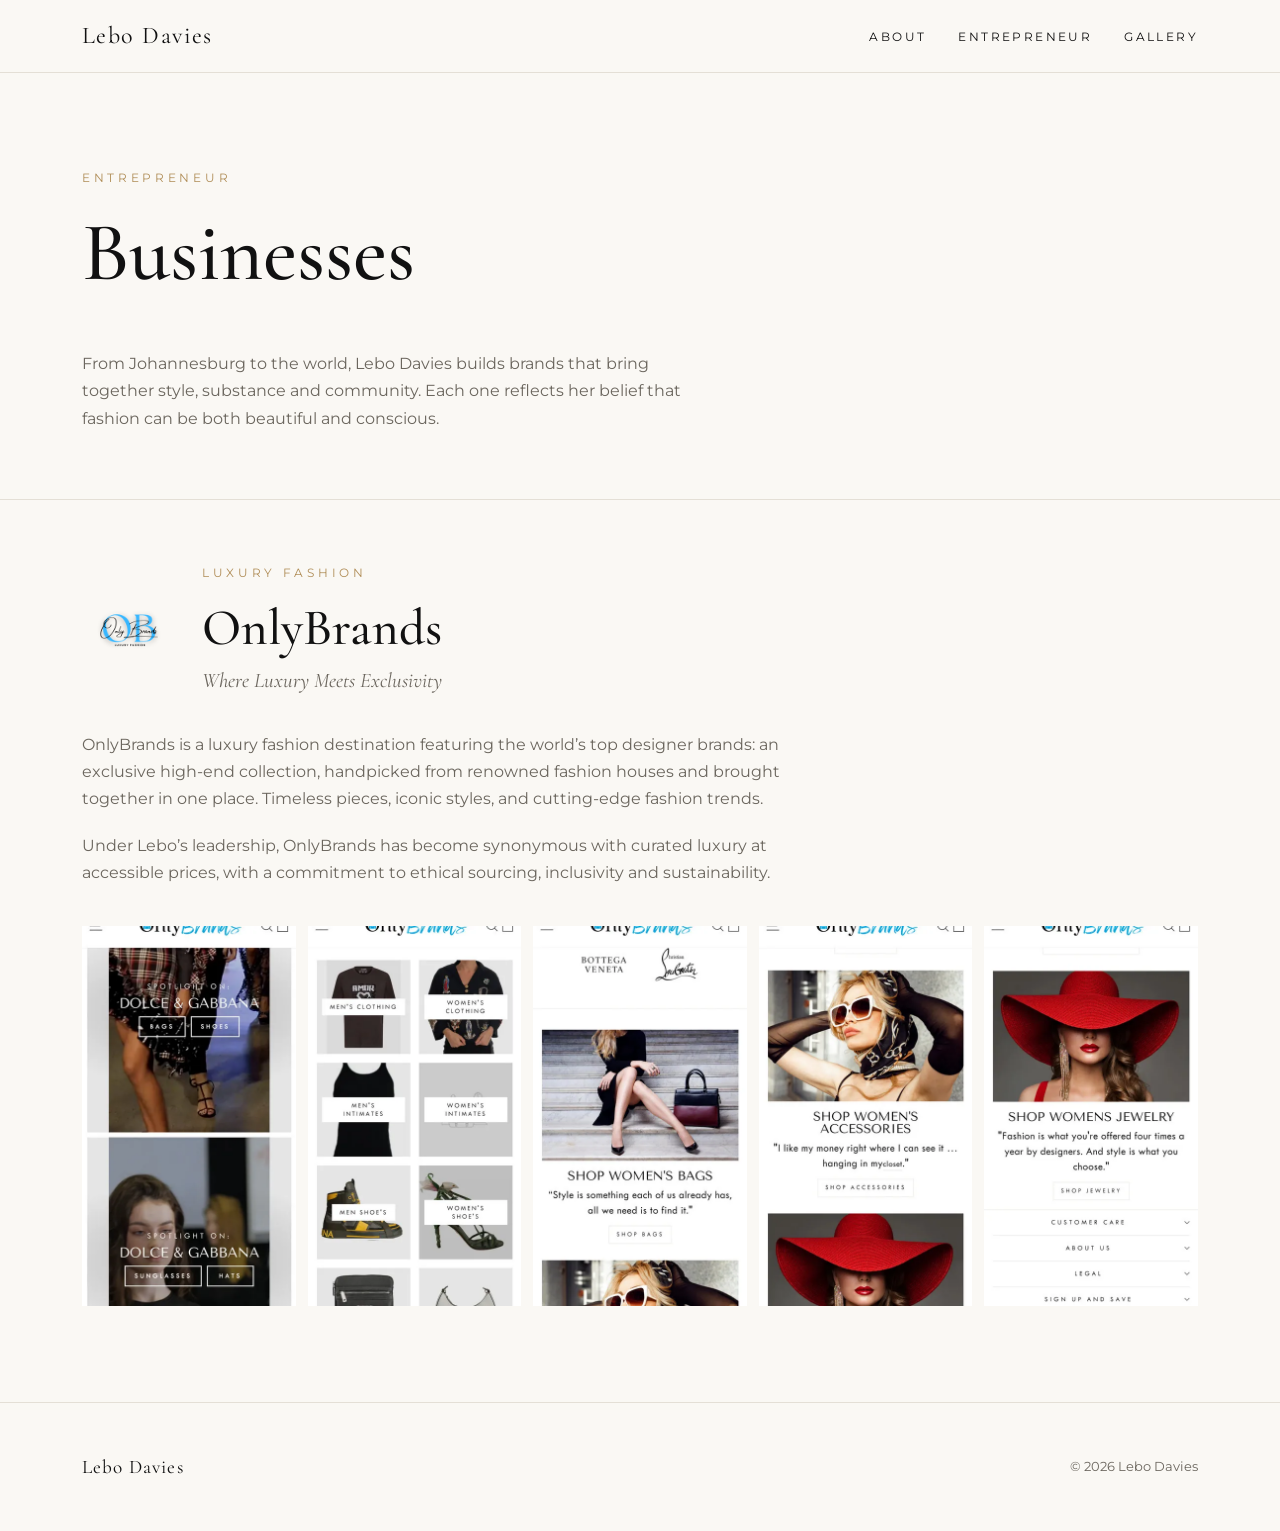
==== entrepreneur/index.html @ 45c8ca01 "Add Entrepreneur page for Lebo's businesses; refocus home on Lebo - New /entrepreneur/ page with Onl" ====
<!doctype html>
<html lang="en">
<head>
  <meta charset="utf-8">
  <meta name="viewport" content="width=device-width, initial-scale=1">
  <title>Businesses | Lebo Davies</title>
  <meta name="description" content="The businesses founded and led by Lebo Davies, including OnlyBrands, a luxury fashion destination featuring the world’s top designer brands.">
  <link rel="canonical" href="https://lebodavies.com/entrepreneur/">
  <meta property="og:type" content="website">
  <meta property="og:url" content="https://lebodavies.com/entrepreneur/">
  <meta property="og:title" content="Businesses | Lebo Davies">
  <meta property="og:description" content="The businesses founded and led by Lebo Davies, including OnlyBrands, a luxury fashion destination featuring the world’s top designer brands.">
  <meta property="og:image" content="https://lebodavies.com/assets/img/share.jpg">
  <meta name="twitter:card" content="summary_large_image">
  <script type="application/ld+json">{"@context": "https://schema.org", "@type": "Organization", "name": "OnlyBrands", "url": "https://lebodavies.com/entrepreneur/#onlybrands", "logo": "https://lebodavies.com/assets/img/onlybrands-logo.png", "description": "A luxury fashion destination featuring the world’s top designer brands.", "founder": {"@type": "Person", "name": "Lebo Davies", "url": "https://lebodavies.com/"}}</script>
  <link rel="icon" href="/assets/img/favicon.png">
  <link rel="apple-touch-icon" href="/assets/img/apple-touch-icon.png">
  <link rel="preconnect" href="https://fonts.googleapis.com">
  <link rel="preconnect" href="https://fonts.gstatic.com" crossorigin>
  <link rel="stylesheet" href="https://fonts.googleapis.com/css2?family=Cormorant+Garamond:wght@400;500&family=Montserrat:wght@400;500&display=swap">
  <link rel="stylesheet" href="/assets/css/style.css">
</head>
<body>
  <header class="site-header">
    <div class="wrap">
      <a class="brand" href="/">Lebo Davies</a>
      <button class="nav-toggle" aria-expanded="false" aria-controls="site-nav">Menu</button>
      <nav class="site-nav" id="site-nav">
        <ul>
          <li><a href="/#about">About</a></li>
          <li><a href="/entrepreneur/">Entrepreneur</a></li>
          <li><a href="/#gallery">Gallery</a></li>
        </ul>
      </nav>
    </div>
  </header>

  <main>
    <section class="page-intro">
      <div class="wrap">
        <p class="eyebrow">Entrepreneur</p>
        <h1>Businesses</h1>
        <div class="prose">
          <p>From Johannesburg to the world, Lebo Davies builds brands that bring together style, substance and community. Each one reflects her belief that fashion can be both beautiful and conscious.</p>
        </div>
      </div>
    </section>

    <!--
      One <section class="venture"> per business. To add another:
        1. Copy everything from <section class="venture" ...> to its </section>.
        2. Paste it below the last business and change the id, logo, name, text and images.
        3. Add a matching card to the "Businesses" section on the home page (index.html).
    -->

    <section class="venture" id="onlybrands">
      <div class="wrap">
        <div class="venture-head">
          <img class="venture-logo" src="/assets/img/onlybrands-logo.png" width="240" height="240" alt="OnlyBrands logo">
          <div>
            <p class="eyebrow">Luxury fashion</p>
            <h2>OnlyBrands</h2>
            <p class="venture-tagline">Where Luxury Meets Exclusivity</p>
          </div>
        </div>
        <div class="prose venture-body">
          <p>OnlyBrands is a luxury fashion destination featuring the world’s top designer brands: an exclusive high-end collection, handpicked from renowned fashion houses and brought together in one place. Timeless pieces, iconic styles, and cutting-edge fashion trends.</p>
          <p>Under Lebo’s leadership, OnlyBrands has become synonymous with curated luxury at accessible prices, with a commitment to ethical sourcing, inclusivity and sustainability.</p>
        </div>
        <!-- When OnlyBrands has its own website, remove the comment marks around this button and put in its address:
        <a class="btn" href="https://example.com" target="_blank" rel="noopener">Visit OnlyBrands</a>
        -->
        <div class="strip">
          <img src="/assets/img/onlybrands-1.webp" width="432" height="768" alt="OnlyBrands app showing Dolce & Gabbana" loading="lazy" decoding="async">
          <img src="/assets/img/onlybrands-2.webp" width="432" height="768" alt="OnlyBrands app showing women's clothing categories" loading="lazy" decoding="async">
          <img src="/assets/img/onlybrands-3.webp" width="432" height="768" alt="OnlyBrands app showing women's bags" loading="lazy" decoding="async">
          <img src="/assets/img/onlybrands-4.webp" width="432" height="768" alt="OnlyBrands app showing women's accessories" loading="lazy" decoding="async">
          <img src="/assets/img/onlybrands-5.webp" width="432" height="768" alt="OnlyBrands app showing women's jewellery" loading="lazy" decoding="async">
        </div>
      </div>
    </section>
  </main>

  <footer class="site-footer">
    <div class="wrap">
      <span class="brand">Lebo Davies</span>
      <span>&copy; <span data-year></span> Lebo Davies</span>
    </div>
  </footer>

  <script src="/assets/js/main.js"></script>
</body>
</html>
---- assets/css/style.css ----
:root {
  --ink: #111111;
  --paper: #faf8f4;
  --muted: #6b665e;
  --line: #e4dfd6;
  --accent: #b08d57;
  --serif: "Cormorant Garamond", Georgia, "Times New Roman", serif;
  --sans: "Montserrat", "Helvetica Neue", Arial, sans-serif;
  --max: 1180px;
}

*,
*::before,
*::after {
  box-sizing: border-box;
}

html {
  scroll-behavior: smooth;
}

body {
  margin: 0;
  background: var(--paper);
  color: var(--ink);
  font-family: var(--sans);
  font-size: 16px;
  line-height: 1.7;
  -webkit-font-smoothing: antialiased;
}

img,
video {
  display: block;
  max-width: 100%;
  height: auto;
}

a {
  color: inherit;
}

h1,
h2,
h3 {
  font-family: var(--serif);
  font-weight: 500;
  line-height: 1.15;
  margin: 0 0 0.6em;
}

h1 {
  font-size: clamp(2.6rem, 7vw, 5.2rem);
}

h2 {
  font-size: clamp(2rem, 4.5vw, 3.2rem);
}

.eyebrow {
  font-size: 0.72rem;
  letter-spacing: 0.32em;
  text-transform: uppercase;
  color: var(--accent);
  margin: 0 0 1rem;
}

.wrap {
  width: 100%;
  max-width: var(--max);
  margin: 0 auto;
  padding: 0 16px;
}

@media (min-width: 720px) {
  .wrap {
    padding: 0 32px;
  }
}

/* Header */

.site-header {
  position: sticky;
  top: 0;
  z-index: 50;
  background: rgba(250, 248, 244, 0.94);
  backdrop-filter: blur(8px);
  border-bottom: 1px solid var(--line);
}

.site-header .wrap {
  display: flex;
  align-items: center;
  justify-content: space-between;
  height: 72px;
}

.brand {
  display: flex;
  align-items: center;
  gap: 12px;
  text-decoration: none;
  font-family: var(--serif);
  font-size: 1.5rem;
  letter-spacing: 0.06em;
}

.brand img {
  width: 40px;
  height: 40px;
}

.nav-toggle {
  display: none;
  background: none;
  border: 0;
  font: inherit;
  font-size: 0.75rem;
  letter-spacing: 0.2em;
  text-transform: uppercase;
  cursor: pointer;
  padding: 8px 0;
  color: var(--ink);
}

.site-nav ul {
  display: flex;
  gap: 32px;
  list-style: none;
  margin: 0;
  padding: 0;
}

.site-nav a {
  text-decoration: none;
  font-size: 0.75rem;
  letter-spacing: 0.2em;
  text-transform: uppercase;
}

.site-nav a:hover {
  color: var(--accent);
}

@media (max-width: 760px) {
  .nav-toggle {
    display: block;
  }

  .site-nav {
    display: none;
    position: absolute;
    top: 72px;
    left: 0;
    right: 0;
    background: var(--paper);
    border-bottom: 1px solid var(--line);
  }

  .site-nav.open {
    display: block;
  }

  .site-nav ul {
    flex-direction: column;
    gap: 0;
    padding: 8px 16px 16px;
  }

  .site-nav a {
    display: block;
    padding: 12px 0;
  }
}

/* Hero */

.hero {
  position: relative;
  min-height: calc(100vh - 72px);
  display: flex;
  align-items: flex-end;
  color: #fff;
  background: #000 center 15% / cover no-repeat;
}

.hero::after {
  content: "";
  position: absolute;
  inset: 0;
  background: linear-gradient(180deg, rgba(0, 0, 0, 0.1) 25%, rgba(0, 0, 0, 0.8) 100%);
}

@media (min-width: 900px) {
  .hero {
    align-items: center;
    background-position: right 15%;
    background-size: 55% auto;
  }

  .hero::after {
    background: linear-gradient(90deg, #000 45%, rgba(0, 0, 0, 0) 70%);
  }

  .hero h1 {
    max-width: 8em;
  }
}

.hero .eyebrow {
  color: #e2c48f;
}

.hero .wrap {
  position: relative;
  z-index: 1;
  padding-top: 96px;
  padding-bottom: 72px;
}

.hero p {
  max-width: 560px;
  font-size: 1.05rem;
}

.btn {
  display: inline-block;
  margin-top: 1.2rem;
  padding: 14px 32px;
  border: 1px solid currentColor;
  text-decoration: none;
  font-size: 0.72rem;
  letter-spacing: 0.24em;
  text-transform: uppercase;
  background: transparent;
  color: inherit;
  cursor: pointer;
  transition: background 0.2s, color 0.2s;
}

.btn:hover {
  background: var(--ink);
  color: var(--paper);
  border-color: var(--ink);
}

.hero .btn:hover {
  background: #fff;
  color: var(--ink);
  border-color: #fff;
}

/* Sections */

.section {
  padding: 96px 0;
}

.section + .section {
  border-top: 1px solid var(--line);
}

.section-dark {
  background: var(--ink);
  color: var(--paper);
}

.section-dark .btn:hover {
  background: var(--paper);
  color: var(--ink);
  border-color: var(--paper);
}

.split {
  display: grid;
  gap: 48px;
  align-items: center;
}

@media (min-width: 900px) {
  .split {
    grid-template-columns: 5fr 6fr;
    gap: 80px;
  }
}

.split img {
  width: 100%;
}

.prose p {
  margin: 0 0 1.2em;
  color: var(--muted);
}

.section-dark .prose p {
  color: #cfc9bf;
}

/* OnlyBrands strip */

.strip {
  display: grid;
  grid-template-columns: repeat(2, 1fr);
  gap: 12px;
  margin-top: 48px;
}

@media (min-width: 720px) {
  .strip {
    grid-template-columns: repeat(5, 1fr);
  }
}

.strip img {
  width: 100%;
  aspect-ratio: 9 / 16;
  object-fit: cover;
}

/* Gallery */

.gallery {
  display: grid;
  grid-template-columns: repeat(2, 1fr);
  gap: 12px;
  margin-top: 48px;
}

@media (min-width: 900px) {
  .gallery {
    grid-template-columns: repeat(4, 1fr);
    gap: 16px;
  }
}

.gallery a {
  display: block;
  overflow: hidden;
}

.gallery img {
  width: 100%;
  height: 100%;
  aspect-ratio: 3 / 4;
  object-fit: cover;
  object-position: center 20%;
  transition: transform 0.4s;
}

.gallery a:hover img {
  transform: scale(1.04);
}

.videos {
  display: grid;
  gap: 16px;
  margin-top: 48px;
}

@media (min-width: 720px) {
  .videos {
    grid-template-columns: repeat(2, 1fr);
  }
}

@media (min-width: 900px) {
  .videos {
    grid-template-columns: repeat(4, 1fr);
  }
}

.videos video {
  width: 100%;
  aspect-ratio: 9 / 16;
  object-fit: cover;
  background: #000;
}

/* Businesses */

.venture-cards {
  display: grid;
  gap: 16px;
  margin: 40px 0 8px;
}

@media (min-width: 720px) {
  .venture-cards {
    grid-template-columns: repeat(2, 1fr);
  }
}

@media (min-width: 1000px) {
  .venture-cards {
    grid-template-columns: repeat(3, 1fr);
  }
}

.venture-card {
  display: block;
  text-decoration: none;
  background: #1c1c1c;
  border: 1px solid #2c2c2c;
  transition: border-color 0.2s;
}

.venture-card:hover {
  border-color: var(--accent);
}

.venture-card img {
  width: 100%;
  aspect-ratio: 4 / 3;
  object-fit: cover;
  object-position: center top;
}

.venture-card div {
  padding: 20px 24px 24px;
}

.venture-card h3 {
  font-size: 1.8rem;
  margin-bottom: 0.3em;
}

.venture-card p {
  margin: 0;
  color: #cfc9bf;
}

.page-intro {
  padding: 96px 0 48px;
}

.page-intro .prose {
  max-width: 640px;
}

.venture {
  padding: 64px 0 96px;
  border-top: 1px solid var(--line);
}

.venture-head {
  display: flex;
  align-items: center;
  gap: 24px;
  margin-bottom: 32px;
}

.venture-head h2 {
  margin-bottom: 0.1em;
}

.venture-logo {
  width: 96px;
  height: 96px;
  flex: none;
}

.venture-tagline {
  margin: 0;
  font-family: var(--serif);
  font-size: 1.3rem;
  font-style: italic;
  color: var(--muted);
}

.venture-body {
  max-width: 720px;
}

.venture .strip {
  margin-top: 40px;
}

/* 404 */

.not-found {
  min-height: 60vh;
  text-align: center;
}

.not-found p {
  color: var(--muted);
}

/* Lightbox */

.lightbox {
  position: fixed;
  inset: 0;
  z-index: 100;
  display: none;
  align-items: center;
  justify-content: center;
  padding: 16px;
  background: rgba(0, 0, 0, 0.92);
}

.lightbox.open {
  display: flex;
}

.lightbox img {
  max-height: 92vh;
  width: auto;
}

.lightbox button {
  position: absolute;
  top: 12px;
  right: 16px;
  background: none;
  border: 0;
  color: #fff;
  font-size: 2.2rem;
  line-height: 1;
  cursor: pointer;
}

/* Footer */

.site-footer {
  padding: 48px 0;
  border-top: 1px solid var(--line);
  font-size: 0.8rem;
  color: var(--muted);
}

.site-footer .wrap {
  display: flex;
  flex-wrap: wrap;
  gap: 16px;
  justify-content: space-between;
  align-items: center;
}

.site-footer .brand {
  font-size: 1.2rem;
  color: var(--ink);
}
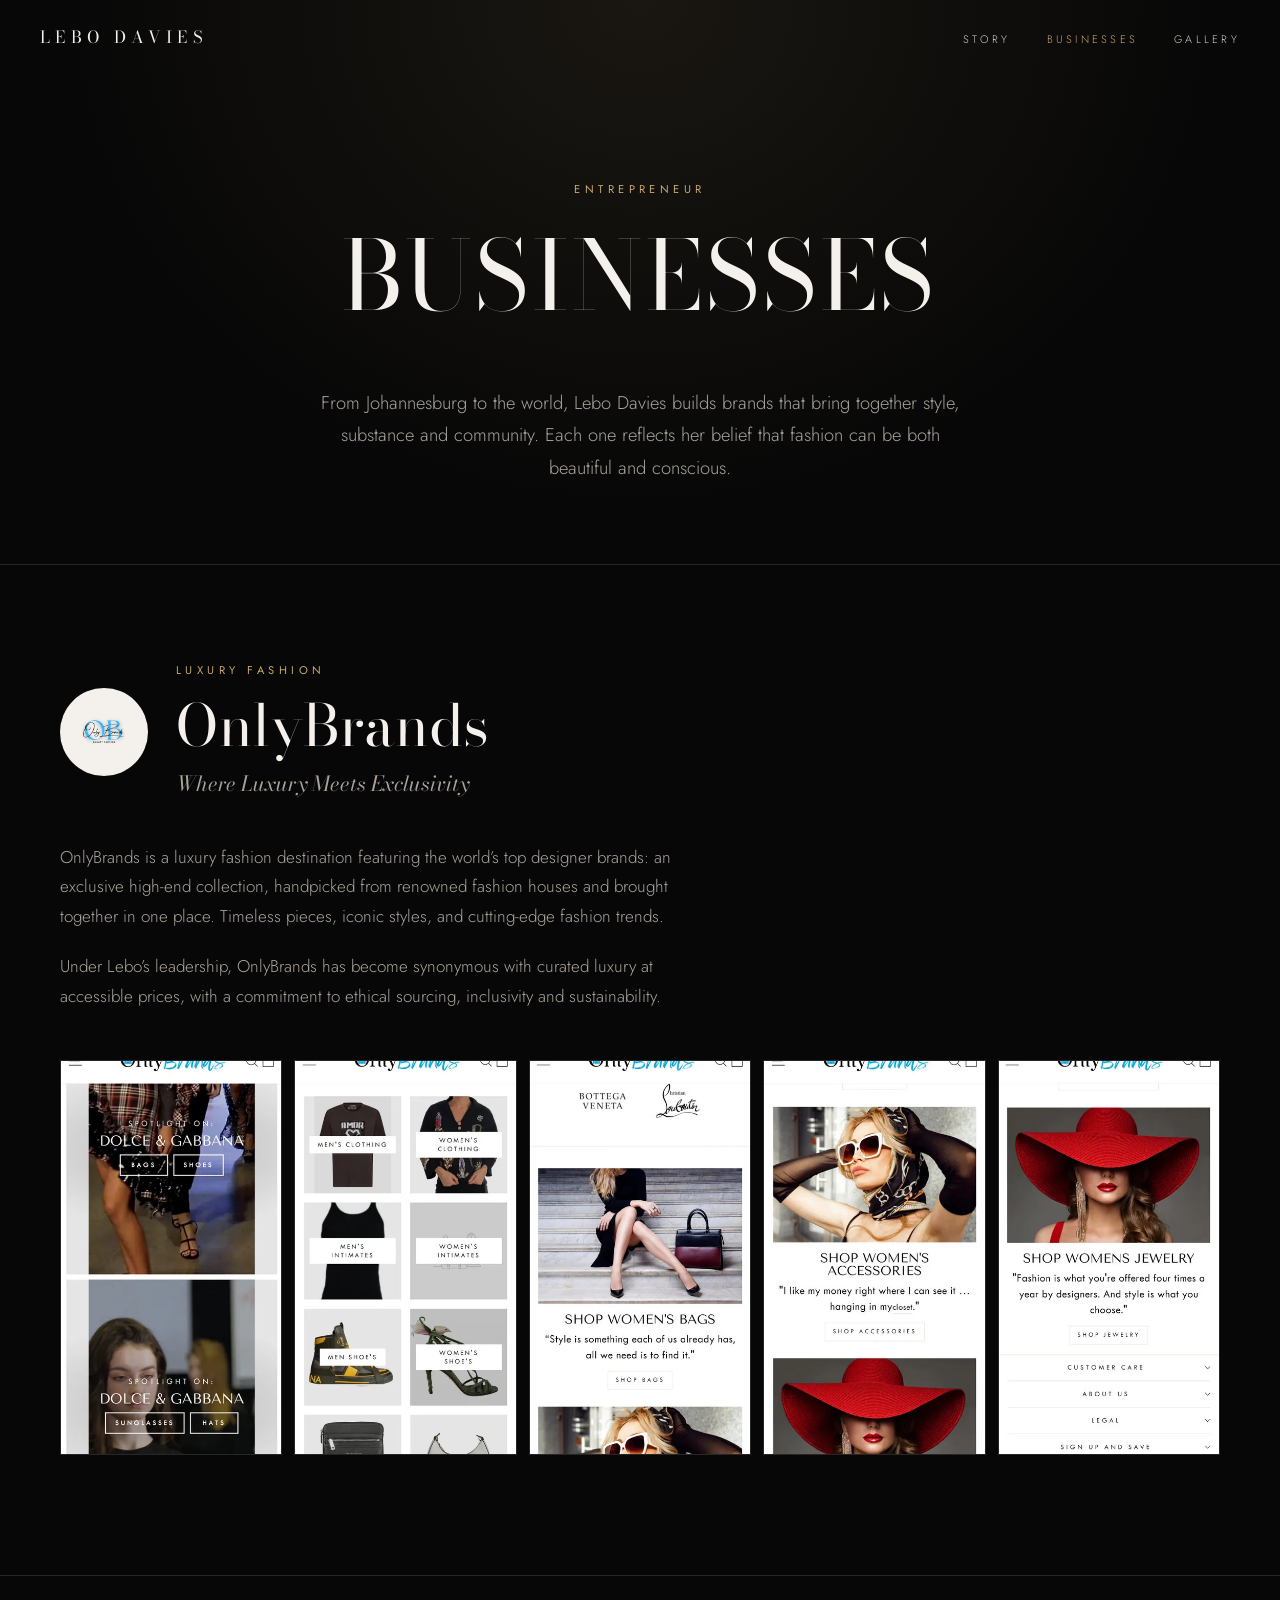
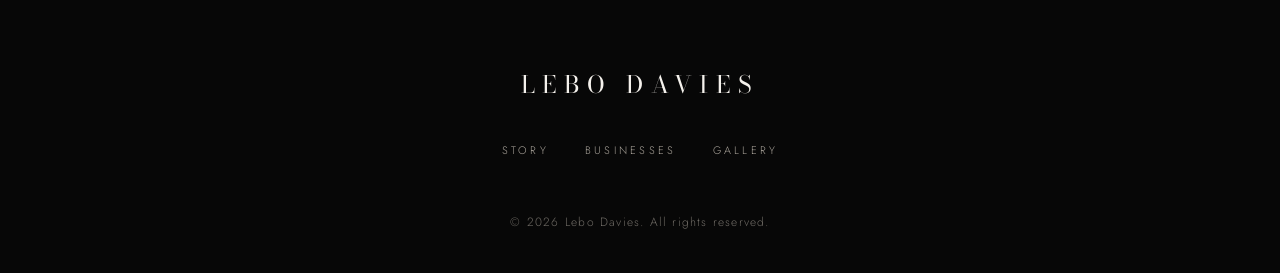
==== commit f82327bd: "Redesign as a dark editorial personal-brand site Inspired by the layouts of leading personal-brand s" ====
--- a/entrepreneur/index.html
+++ b/entrepreneur/index.html
@@ -5,6 +5,7 @@
   <meta name="viewport" content="width=device-width, initial-scale=1">
   <title>Businesses | Lebo Davies</title>
   <meta name="description" content="The businesses founded and led by Lebo Davies, including OnlyBrands, a luxury fashion destination featuring the world’s top designer brands.">
+  <meta name="theme-color" content="#070707">
   <link rel="canonical" href="https://lebodavies.com/entrepreneur/">
   <meta property="og:type" content="website">
   <meta property="og:url" content="https://lebodavies.com/entrepreneur/">
@@ -17,18 +18,19 @@
   <link rel="apple-touch-icon" href="/assets/img/apple-touch-icon.png">
   <link rel="preconnect" href="https://fonts.googleapis.com">
   <link rel="preconnect" href="https://fonts.gstatic.com" crossorigin>
-  <link rel="stylesheet" href="https://fonts.googleapis.com/css2?family=Cormorant+Garamond:wght@400;500&family=Montserrat:wght@400;500&display=swap">
+  <link rel="stylesheet" href="https://fonts.googleapis.com/css2?family=Bodoni+Moda:ital,opsz,wght@0,6..96,400;1,6..96,400&family=Jost:wght@300;400&display=swap">
   <link rel="stylesheet" href="/assets/css/style.css">
+  <script>document.documentElement.classList.add("js")</script>
 </head>
 <body>
   <header class="site-header">
     <div class="wrap">
       <a class="brand" href="/">Lebo Davies</a>
       <button class="nav-toggle" aria-expanded="false" aria-controls="site-nav">Menu</button>
-      <nav class="site-nav" id="site-nav">
+      <nav class="site-nav" id="site-nav" aria-label="Main">
         <ul>
-          <li><a href="/#about">About</a></li>
-          <li><a href="/entrepreneur/">Entrepreneur</a></li>
+          <li><a href="/#story">Story</a></li>
+          <li><a href="/entrepreneur/" aria-current="page">Businesses</a></li>
           <li><a href="/#gallery">Gallery</a></li>
         </ul>
       </nav>
@@ -38,11 +40,9 @@
   <main>
     <section class="page-intro">
       <div class="wrap">
-        <p class="eyebrow">Entrepreneur</p>
+        <span class="eyebrow">Entrepreneur</span>
         <h1>Businesses</h1>
-        <div class="prose">
-          <p>From Johannesburg to the world, Lebo Davies builds brands that bring together style, substance and community. Each one reflects her belief that fashion can be both beautiful and conscious.</p>
-        </div>
+        <p class="lede">From Johannesburg to the world, Lebo Davies builds brands that bring together style, substance and community. Each one reflects her belief that fashion can be both beautiful and conscious.</p>
       </div>
     </section>
 
@@ -50,27 +50,27 @@
       One <section class="venture"> per business. To add another:
         1. Copy everything from <section class="venture" ...> to its </section>.
         2. Paste it below the last business and change the id, logo, name, text and images.
-        3. Add a matching card to the "Businesses" section on the home page (index.html).
+        3. On the home page (index.html), add it to the Businesses section.
     -->
 
     <section class="venture" id="onlybrands">
       <div class="wrap">
-        <div class="venture-head">
+        <div class="venture-head reveal">
           <img class="venture-logo" src="/assets/img/onlybrands-logo.png" width="240" height="240" alt="OnlyBrands logo">
           <div>
-            <p class="eyebrow">Luxury fashion</p>
+            <span class="eyebrow" style="margin-bottom: 0.8rem">Luxury fashion</span>
             <h2>OnlyBrands</h2>
             <p class="venture-tagline">Where Luxury Meets Exclusivity</p>
           </div>
         </div>
-        <div class="prose venture-body">
+        <div class="prose reveal">
           <p>OnlyBrands is a luxury fashion destination featuring the world’s top designer brands: an exclusive high-end collection, handpicked from renowned fashion houses and brought together in one place. Timeless pieces, iconic styles, and cutting-edge fashion trends.</p>
           <p>Under Lebo’s leadership, OnlyBrands has become synonymous with curated luxury at accessible prices, with a commitment to ethical sourcing, inclusivity and sustainability.</p>
         </div>
         <!-- When OnlyBrands has its own website, remove the comment marks around this button and put in its address:
         <a class="btn" href="https://example.com" target="_blank" rel="noopener">Visit OnlyBrands</a>
         -->
-        <div class="strip">
+        <div class="strip reveal">
           <img src="/assets/img/onlybrands-1.webp" width="432" height="768" alt="OnlyBrands app showing Dolce & Gabbana" loading="lazy" decoding="async">
           <img src="/assets/img/onlybrands-2.webp" width="432" height="768" alt="OnlyBrands app showing women's clothing categories" loading="lazy" decoding="async">
           <img src="/assets/img/onlybrands-3.webp" width="432" height="768" alt="OnlyBrands app showing women's bags" loading="lazy" decoding="async">
@@ -83,8 +83,13 @@
 
   <footer class="site-footer">
     <div class="wrap">
-      <span class="brand">Lebo Davies</span>
-      <span>&copy; <span data-year></span> Lebo Davies</span>
+      <a class="brand" href="/">Lebo Davies</a>
+      <ul class="footer-nav">
+        <li><a href="/#story">Story</a></li>
+        <li><a href="/entrepreneur/">Businesses</a></li>
+        <li><a href="/#gallery">Gallery</a></li>
+      </ul>
+      <p class="copyright">&copy; <span data-year></span> Lebo Davies. All rights reserved.</p>
     </div>
   </footer>
 
--- a/assets/css/style.css
+++ b/assets/css/style.css
@@ -1,12 +1,15 @@
 :root {
-  --ink: #111111;
-  --paper: #faf8f4;
-  --muted: #6b665e;
-  --line: #e4dfd6;
-  --accent: #b08d57;
-  --serif: "Cormorant Garamond", Georgia, "Times New Roman", serif;
-  --sans: "Montserrat", "Helvetica Neue", Arial, sans-serif;
-  --max: 1180px;
+  --bg: #070707;
+  --bg-2: #101010;
+  --bg-3: #171717;
+  --ink: #f4f1ec;
+  --muted: #a9a39a;
+  --line: #262626;
+  --accent: #c9a96e;
+  --serif: "Bodoni Moda", Didot, Georgia, "Times New Roman", serif;
+  --sans: "Jost", "Helvetica Neue", Arial, sans-serif;
+  --max: 1240px;
+  --ease: cubic-bezier(0.2, 0.7, 0.2, 1);
 }
 
 *,
@@ -21,11 +24,12 @@
 
 body {
   margin: 0;
-  background: var(--paper);
+  background: var(--bg);
   color: var(--ink);
   font-family: var(--sans);
-  font-size: 16px;
-  line-height: 1.7;
+  font-size: 17px;
+  font-weight: 300;
+  line-height: 1.75;
   -webkit-font-smoothing: antialiased;
 }
 
@@ -44,25 +48,42 @@
 h2,
 h3 {
   font-family: var(--serif);
-  font-weight: 500;
-  line-height: 1.15;
+  font-weight: 400;
+  line-height: 1.12;
+  letter-spacing: 0.01em;
   margin: 0 0 0.6em;
 }
 
-h1 {
-  font-size: clamp(2.6rem, 7vw, 5.2rem);
-}
-
 h2 {
-  font-size: clamp(2rem, 4.5vw, 3.2rem);
+  font-size: clamp(2.1rem, 4.6vw, 3.6rem);
+}
+
+h3 {
+  font-size: 1.5rem;
+}
+
+p {
+  margin: 0 0 1.2em;
 }
 
 .eyebrow {
-  font-size: 0.72rem;
-  letter-spacing: 0.32em;
+  display: block;
+  font-family: var(--sans);
+  font-size: 0.7rem;
+  font-weight: 400;
+  letter-spacing: 0.4em;
   text-transform: uppercase;
   color: var(--accent);
-  margin: 0 0 1rem;
+  margin: 0 0 1.4rem;
+}
+
+.lede {
+  font-size: 1.15rem;
+  color: var(--muted);
+}
+
+.muted {
+  color: var(--muted);
 }
 
 .wrap {
@@ -74,72 +95,120 @@
 
 @media (min-width: 720px) {
   .wrap {
-    padding: 0 32px;
-  }
+    padding: 0 40px;
+  }
+}
+
+.center {
+  text-align: center;
+}
+
+.center .prose,
+.center .lede {
+  margin-left: auto;
+  margin-right: auto;
+}
+
+/* Buttons */
+
+.btn {
+  display: inline-block;
+  padding: 15px 34px;
+  border: 1px solid rgba(244, 241, 236, 0.55);
+  color: var(--ink);
+  text-decoration: none;
+  font-family: var(--sans);
+  font-size: 0.7rem;
+  font-weight: 400;
+  letter-spacing: 0.3em;
+  text-transform: uppercase;
+  background: transparent;
+  cursor: pointer;
+  transition: background 0.3s, color 0.3s, border-color 0.3s;
+}
+
+.btn:hover {
+  background: var(--ink);
+  color: var(--bg);
+  border-color: var(--ink);
+}
+
+.link {
+  font-size: 0.72rem;
+  letter-spacing: 0.3em;
+  text-transform: uppercase;
+  text-decoration: none;
+  border-bottom: 1px solid var(--accent);
+  padding-bottom: 4px;
 }
 
 /* Header */
 
 .site-header {
-  position: sticky;
+  position: fixed;
   top: 0;
+  left: 0;
+  right: 0;
   z-index: 50;
-  background: rgba(250, 248, 244, 0.94);
-  backdrop-filter: blur(8px);
-  border-bottom: 1px solid var(--line);
+  transition: background 0.4s, border-color 0.4s;
+  border-bottom: 1px solid transparent;
+}
+
+.site-header.solid {
+  background: rgba(7, 7, 7, 0.92);
+  backdrop-filter: blur(10px);
+  border-bottom-color: var(--line);
 }
 
 .site-header .wrap {
   display: flex;
   align-items: center;
   justify-content: space-between;
-  height: 72px;
+  height: 76px;
+  max-width: none;
 }
 
 .brand {
-  display: flex;
-  align-items: center;
-  gap: 12px;
+  font-family: var(--serif);
+  font-size: 1.05rem;
+  letter-spacing: 0.32em;
+  text-transform: uppercase;
   text-decoration: none;
-  font-family: var(--serif);
-  font-size: 1.5rem;
-  letter-spacing: 0.06em;
-}
-
-.brand img {
-  width: 40px;
-  height: 40px;
 }
 
 .nav-toggle {
   display: none;
   background: none;
   border: 0;
+  color: var(--ink);
   font: inherit;
-  font-size: 0.75rem;
-  letter-spacing: 0.2em;
+  font-size: 0.7rem;
+  letter-spacing: 0.3em;
   text-transform: uppercase;
   cursor: pointer;
-  padding: 8px 0;
-  color: var(--ink);
+  padding: 10px 0;
 }
 
 .site-nav ul {
   display: flex;
-  gap: 32px;
+  gap: 36px;
   list-style: none;
   margin: 0;
   padding: 0;
 }
 
 .site-nav a {
+  font-size: 0.68rem;
+  letter-spacing: 0.3em;
+  text-transform: uppercase;
   text-decoration: none;
-  font-size: 0.75rem;
-  letter-spacing: 0.2em;
-  text-transform: uppercase;
-}
-
-.site-nav a:hover {
+  opacity: 0.85;
+  transition: opacity 0.2s, color 0.2s;
+}
+
+.site-nav a:hover,
+.site-nav a[aria-current="page"] {
+  opacity: 1;
   color: var(--accent);
 }
 
@@ -149,28 +218,31 @@
   }
 
   .site-nav {
+    position: fixed;
+    inset: 76px 0 auto 0;
+    background: var(--bg);
+    border-bottom: 1px solid var(--line);
     display: none;
-    position: absolute;
-    top: 72px;
-    left: 0;
-    right: 0;
-    background: var(--paper);
-    border-bottom: 1px solid var(--line);
   }
 
   .site-nav.open {
     display: block;
+  }
+
+  .site-header:has(.site-nav.open) {
+    background: var(--bg);
   }
 
   .site-nav ul {
     flex-direction: column;
     gap: 0;
-    padding: 8px 16px 16px;
+    padding: 8px 16px 20px;
   }
 
   .site-nav a {
     display: block;
-    padding: 12px 0;
+    padding: 14px 0;
+    font-size: 0.8rem;
   }
 }
 
@@ -178,98 +250,105 @@
 
 .hero {
   position: relative;
-  min-height: calc(100vh - 72px);
+  min-height: 100vh;
+  min-height: 100svh;
   display: flex;
   align-items: flex-end;
-  color: #fff;
-  background: #000 center 15% / cover no-repeat;
+  justify-content: center;
+  text-align: center;
+  overflow: hidden;
+  background: #000;
+}
+
+.hero-media {
+  position: absolute;
+  inset: 0;
+  width: 100%;
+  height: 100%;
+  object-fit: cover;
+  object-position: center 38%;
+  transform: scale(1.06);
+  animation: hero-zoom 14s var(--ease) forwards;
+}
+
+@keyframes hero-zoom {
+  to {
+    transform: scale(1);
+  }
 }
 
 .hero::after {
   content: "";
   position: absolute;
   inset: 0;
-  background: linear-gradient(180deg, rgba(0, 0, 0, 0.1) 25%, rgba(0, 0, 0, 0.8) 100%);
-}
-
-@media (min-width: 900px) {
-  .hero {
-    align-items: center;
-    background-position: right 15%;
-    background-size: 55% auto;
-  }
-
-  .hero::after {
-    background: linear-gradient(90deg, #000 45%, rgba(0, 0, 0, 0) 70%);
-  }
-
-  .hero h1 {
-    max-width: 8em;
-  }
-}
-
-.hero .eyebrow {
-  color: #e2c48f;
-}
-
-.hero .wrap {
+  background:
+    linear-gradient(180deg, rgba(0, 0, 0, 0.55) 0%, rgba(0, 0, 0, 0) 22%),
+    linear-gradient(0deg, rgba(7, 7, 7, 1) 0%, rgba(7, 7, 7, 0.82) 30%, rgba(0, 0, 0, 0.15) 58%);
+}
+
+.hero-content {
   position: relative;
   z-index: 1;
-  padding-top: 96px;
-  padding-bottom: 72px;
-}
-
-.hero p {
+  padding: 0 16px 5vh;
+  text-shadow: 0 2px 24px rgba(0, 0, 0, 0.5);
+}
+
+.hero h1 {
+  font-size: clamp(3rem, 10vw, 8rem);
+  line-height: 0.95;
+  letter-spacing: 0.03em;
+  text-transform: uppercase;
+  margin: 0 0 0.25em;
+}
+
+.roles {
+  font-size: 0.72rem;
+  letter-spacing: 0.42em;
+  text-transform: uppercase;
+  color: #e6cc98;
+  margin-bottom: 1.6rem;
+}
+
+.roles span + span::before {
+  content: "|";
+  margin: 0 0.9em;
+  color: rgba(244, 241, 236, 0.35);
+}
+
+.hero-content .lede {
+  font-family: var(--serif);
+  font-style: italic;
+  color: var(--ink);
   max-width: 560px;
-  font-size: 1.05rem;
-}
-
-.btn {
-  display: inline-block;
-  margin-top: 1.2rem;
-  padding: 14px 32px;
-  border: 1px solid currentColor;
-  text-decoration: none;
-  font-size: 0.72rem;
-  letter-spacing: 0.24em;
-  text-transform: uppercase;
-  background: transparent;
-  color: inherit;
-  cursor: pointer;
-  transition: background 0.2s, color 0.2s;
-}
-
-.btn:hover {
-  background: var(--ink);
-  color: var(--paper);
-  border-color: var(--ink);
-}
-
-.hero .btn:hover {
-  background: #fff;
-  color: var(--ink);
-  border-color: #fff;
+  margin: 0 auto 2.2rem;
+}
+
+.scroll-cue {
+  display: block;
+  width: 1px;
+  height: 56px;
+  margin: 2.4rem auto 0;
+  background: linear-gradient(var(--accent), transparent);
 }
 
 /* Sections */
 
 .section {
-  padding: 96px 0;
-}
-
-.section + .section {
+  padding: 120px 0;
+}
+
+.section-tight {
+  padding: 80px 0;
+}
+
+.section-alt {
+  background: var(--bg-2);
+}
+
+.rule {
+  border: 0;
   border-top: 1px solid var(--line);
-}
-
-.section-dark {
-  background: var(--ink);
-  color: var(--paper);
-}
-
-.section-dark .btn:hover {
-  background: var(--paper);
-  color: var(--ink);
-  border-color: var(--paper);
+  margin: 0;
 }
 
 .split {
@@ -281,7 +360,7 @@
 @media (min-width: 900px) {
   .split {
     grid-template-columns: 5fr 6fr;
-    gap: 80px;
+    gap: 96px;
   }
 }
 
@@ -289,34 +368,228 @@
   width: 100%;
 }
 
+.prose {
+  max-width: 620px;
+}
+
 .prose p {
-  margin: 0 0 1.2em;
   color: var(--muted);
 }
 
-.section-dark .prose p {
-  color: #cfc9bf;
-}
-
-/* OnlyBrands strip */
-
-.strip {
+/* Story */
+
+.story {
+  overflow-x: clip;
+}
+
+.story-figure {
+  position: relative;
+}
+
+.story-figure::before {
+  content: "";
+  position: absolute;
+  inset: 24px -24px -24px 24px;
+  border: 1px solid var(--accent);
+  opacity: 0.45;
+  z-index: -1;
+}
+
+.story h2 {
+  font-size: clamp(1.9rem, 3.4vw, 2.8rem);
+}
+
+/* What she does */
+
+.pillars {
   display: grid;
-  grid-template-columns: repeat(2, 1fr);
+  gap: 0;
+  margin-top: 56px;
+  border-top: 1px solid var(--line);
+}
+
+@media (min-width: 720px) {
+  .pillars {
+    grid-template-columns: repeat(2, 1fr);
+  }
+}
+
+@media (min-width: 1000px) {
+  .pillars {
+    grid-template-columns: repeat(4, 1fr);
+  }
+}
+
+.pillar {
+  padding: 36px 28px 40px;
+  border-bottom: 1px solid var(--line);
+}
+
+@media (min-width: 720px) {
+  .pillar + .pillar {
+    border-left: 1px solid var(--line);
+  }
+}
+
+@media (min-width: 720px) and (max-width: 999px) {
+  .pillar:nth-child(3) {
+    border-left: 0;
+  }
+}
+
+.pillar .num {
+  display: block;
+  font-family: var(--serif);
+  font-size: 0.95rem;
+  color: var(--accent);
+  margin-bottom: 1.2rem;
+}
+
+.pillar p {
+  font-size: 0.95rem;
+  color: var(--muted);
+  margin: 0;
+}
+
+/* Ethos */
+
+.ethos {
+  position: relative;
+  padding: 140px 0;
+  text-align: center;
+  background: radial-gradient(ellipse at center, #1a1712 0%, var(--bg) 70%);
+}
+
+.ethos blockquote {
+  margin: 0 auto;
+  max-width: 900px;
+  font-family: var(--serif);
+  font-style: italic;
+  font-size: clamp(1.9rem, 4.4vw, 3.4rem);
+  line-height: 1.25;
+}
+
+/* Tiles */
+
+.tiles {
+  display: grid;
+  gap: 4px;
+  grid-template-columns: 1fr;
+}
+
+@media (min-width: 720px) {
+  .tiles {
+    grid-template-columns: repeat(3, 1fr);
+  }
+}
+
+.tile {
+  position: relative;
+  display: block;
+  overflow: hidden;
+  aspect-ratio: 4 / 5;
+  text-decoration: none;
+}
+
+.tile img {
+  width: 100%;
+  height: 100%;
+  object-fit: cover;
+  object-position: center 20%;
+  transition: transform 1.2s var(--ease), filter 0.6s;
+  filter: grayscale(0.25) brightness(0.8);
+}
+
+.tile:hover img {
+  transform: scale(1.05);
+  filter: grayscale(0) brightness(0.9);
+}
+
+.tile span {
+  position: absolute;
+  left: 28px;
+  bottom: 26px;
+  font-family: var(--serif);
+  font-size: 1.8rem;
+}
+
+.tile span::after {
+  content: "";
+  display: block;
+  width: 36px;
+  height: 1px;
+  margin-top: 12px;
+  background: var(--accent);
+  transition: width 0.5s var(--ease);
+}
+
+.tile:hover span::after {
+  width: 72px;
+}
+
+/* Businesses */
+
+.venture-feature {
+  display: grid;
+  gap: 48px;
+  align-items: center;
+  margin-top: 56px;
+}
+
+@media (min-width: 900px) {
+  .venture-feature {
+    grid-template-columns: 1fr 1fr;
+    gap: 80px;
+  }
+}
+
+.venture-logo {
+  width: 88px;
+  height: 88px;
+  background: var(--ink);
+  border-radius: 50%;
+  padding: 10px;
+  margin-bottom: 28px;
+}
+
+.venture-tagline {
+  font-family: var(--serif);
+  font-style: italic;
+  font-size: 1.3rem;
+  color: var(--ink);
+}
+
+.venture-meta {
+  display: flex;
+  flex-wrap: wrap;
+  gap: 28px;
+  align-items: center;
+  margin-top: 32px;
+}
+
+.screens {
+  display: grid;
+  grid-template-columns: repeat(3, 1fr);
   gap: 12px;
-  margin-top: 48px;
-}
-
-@media (min-width: 720px) {
-  .strip {
-    grid-template-columns: repeat(5, 1fr);
-  }
-}
-
-.strip img {
+}
+
+.screens img {
   width: 100%;
   aspect-ratio: 9 / 16;
   object-fit: cover;
+  object-position: top;
+  border: 1px solid var(--line);
+}
+
+.screens img:nth-child(2) {
+  transform: translateY(-28px);
+}
+
+.venture-more {
+  margin-top: 64px;
+  padding-top: 32px;
+  border-top: 1px solid var(--line);
+  color: var(--muted);
 }
 
 /* Gallery */
@@ -324,20 +597,19 @@
 .gallery {
   display: grid;
   grid-template-columns: repeat(2, 1fr);
-  gap: 12px;
-  margin-top: 48px;
+  gap: 4px;
 }
 
 @media (min-width: 900px) {
   .gallery {
     grid-template-columns: repeat(4, 1fr);
-    gap: 16px;
   }
 }
 
 .gallery a {
   display: block;
   overflow: hidden;
+  background: var(--bg-3);
 }
 
 .gallery img {
@@ -346,28 +618,27 @@
   aspect-ratio: 3 / 4;
   object-fit: cover;
   object-position: center 20%;
-  transition: transform 0.4s;
+  transition: transform 1s var(--ease), opacity 0.4s;
 }
 
 .gallery a:hover img {
-  transform: scale(1.04);
-}
+  transform: scale(1.05);
+  opacity: 0.85;
+}
+
+/* Videos */
 
 .videos {
   display: grid;
-  gap: 16px;
-  margin-top: 48px;
-}
-
-@media (min-width: 720px) {
-  .videos {
-    grid-template-columns: repeat(2, 1fr);
-  }
+  gap: 12px;
+  grid-template-columns: repeat(2, 1fr);
+  margin-top: 56px;
 }
 
 @media (min-width: 900px) {
   .videos {
     grid-template-columns: repeat(4, 1fr);
+    gap: 16px;
   }
 }
 
@@ -376,116 +647,140 @@
   aspect-ratio: 9 / 16;
   object-fit: cover;
   background: #000;
-}
-
-/* Businesses */
-
-.venture-cards {
-  display: grid;
-  gap: 16px;
-  margin: 40px 0 8px;
-}
-
-@media (min-width: 720px) {
-  .venture-cards {
-    grid-template-columns: repeat(2, 1fr);
-  }
-}
-
-@media (min-width: 1000px) {
-  .venture-cards {
-    grid-template-columns: repeat(3, 1fr);
-  }
-}
-
-.venture-card {
-  display: block;
-  text-decoration: none;
-  background: #1c1c1c;
-  border: 1px solid #2c2c2c;
-  transition: border-color 0.2s;
-}
-
-.venture-card:hover {
-  border-color: var(--accent);
-}
-
-.venture-card img {
-  width: 100%;
-  aspect-ratio: 4 / 3;
-  object-fit: cover;
-  object-position: center top;
-}
-
-.venture-card div {
-  padding: 20px 24px 24px;
-}
-
-.venture-card h3 {
-  font-size: 1.8rem;
-  margin-bottom: 0.3em;
-}
-
-.venture-card p {
-  margin: 0;
-  color: #cfc9bf;
-}
+  border: 1px solid var(--line);
+}
+
+/* Page intro (inner pages) */
 
 .page-intro {
-  padding: 96px 0 48px;
-}
-
-.page-intro .prose {
+  padding: 180px 0 80px;
+  text-align: center;
+  background: radial-gradient(ellipse at top, #1a1712 0%, var(--bg) 65%);
+}
+
+.page-intro h1 {
+  font-size: clamp(2.8rem, 8vw, 6rem);
+  text-transform: uppercase;
+  letter-spacing: 0.04em;
+}
+
+.page-intro .lede {
   max-width: 640px;
+  margin: 0 auto;
 }
 
 .venture {
-  padding: 64px 0 96px;
+  padding: 96px 0 120px;
   border-top: 1px solid var(--line);
 }
 
 .venture-head {
   display: flex;
   align-items: center;
-  gap: 24px;
-  margin-bottom: 32px;
+  gap: 28px;
+  margin-bottom: 40px;
+}
+
+.venture-head .venture-logo {
+  margin: 0;
+  flex: none;
 }
 
 .venture-head h2 {
-  margin-bottom: 0.1em;
-}
-
-.venture-logo {
-  width: 96px;
-  height: 96px;
-  flex: none;
-}
-
-.venture-tagline {
+  margin-bottom: 0.15em;
+}
+
+.venture-head .venture-tagline {
   margin: 0;
-  font-family: var(--serif);
-  font-size: 1.3rem;
-  font-style: italic;
   color: var(--muted);
 }
 
-.venture-body {
-  max-width: 720px;
-}
-
-.venture .strip {
-  margin-top: 40px;
+.strip {
+  display: grid;
+  grid-template-columns: repeat(2, 1fr);
+  gap: 12px;
+  margin-top: 48px;
+}
+
+@media (min-width: 720px) {
+  .strip {
+    grid-template-columns: repeat(5, 1fr);
+  }
+}
+
+.strip img {
+  width: 100%;
+  aspect-ratio: 9 / 16;
+  object-fit: cover;
+  object-position: top;
+  border: 1px solid var(--line);
+}
+
+.coming {
+  padding: 96px 0 120px;
+  border-top: 1px solid var(--line);
+  text-align: center;
 }
 
 /* 404 */
 
 .not-found {
-  min-height: 60vh;
+  min-height: 80vh;
+  display: flex;
+  align-items: center;
   text-align: center;
+  padding: 160px 0 80px;
+}
+
+.not-found h1 {
+  font-size: clamp(2.6rem, 7vw, 5rem);
 }
 
 .not-found p {
   color: var(--muted);
+}
+
+/* Footer */
+
+.site-footer {
+  padding: 88px 0 40px;
+  border-top: 1px solid var(--line);
+  text-align: center;
+}
+
+.site-footer .brand {
+  display: inline-block;
+  font-size: 1.5rem;
+  margin-bottom: 28px;
+}
+
+.footer-nav {
+  display: flex;
+  flex-wrap: wrap;
+  justify-content: center;
+  gap: 12px 36px;
+  list-style: none;
+  margin: 0 0 48px;
+  padding: 0;
+}
+
+.footer-nav a {
+  font-size: 0.68rem;
+  letter-spacing: 0.3em;
+  text-transform: uppercase;
+  text-decoration: none;
+  color: var(--muted);
+}
+
+.footer-nav a:hover {
+  color: var(--accent);
+}
+
+.copyright {
+  font-size: 0.75rem;
+  letter-spacing: 0.1em;
+  color: #6e6a64;
+  margin: 0;
 }
 
 /* Lightbox */
@@ -497,8 +792,8 @@
   display: none;
   align-items: center;
   justify-content: center;
-  padding: 16px;
-  background: rgba(0, 0, 0, 0.92);
+  padding: 56px 16px;
+  background: rgba(0, 0, 0, 0.95);
 }
 
 .lightbox.open {
@@ -506,40 +801,81 @@
 }
 
 .lightbox img {
-  max-height: 92vh;
+  max-height: 88vh;
   width: auto;
 }
 
 .lightbox button {
   position: absolute;
-  top: 12px;
-  right: 16px;
   background: none;
   border: 0;
-  color: #fff;
-  font-size: 2.2rem;
+  color: var(--ink);
+  font-family: var(--serif);
+  font-size: 2.4rem;
   line-height: 1;
   cursor: pointer;
-}
-
-/* Footer */
-
-.site-footer {
-  padding: 48px 0;
-  border-top: 1px solid var(--line);
-  font-size: 0.8rem;
+  padding: 12px 16px;
+  opacity: 0.75;
+}
+
+.lightbox button:hover {
+  opacity: 1;
+}
+
+.lightbox .lb-close {
+  top: 8px;
+  right: 8px;
+}
+
+.lightbox .lb-prev {
+  left: 4px;
+  top: 50%;
+  transform: translateY(-50%);
+}
+
+.lightbox .lb-next {
+  right: 4px;
+  top: 50%;
+  transform: translateY(-50%);
+}
+
+.lightbox .lb-count {
+  position: absolute;
+  bottom: 16px;
+  left: 0;
+  right: 0;
+  text-align: center;
+  font-size: 0.7rem;
+  letter-spacing: 0.3em;
   color: var(--muted);
 }
 
-.site-footer .wrap {
-  display: flex;
-  flex-wrap: wrap;
-  gap: 16px;
-  justify-content: space-between;
-  align-items: center;
-}
-
-.site-footer .brand {
-  font-size: 1.2rem;
-  color: var(--ink);
-}
+/* Reveal on scroll */
+
+.js .reveal {
+  opacity: 0;
+  transform: translateY(28px);
+  transition: opacity 1s var(--ease), transform 1s var(--ease);
+}
+
+.js .reveal.in {
+  opacity: 1;
+  transform: none;
+}
+
+@media (prefers-reduced-motion: reduce) {
+  html {
+    scroll-behavior: auto;
+  }
+
+  .hero-media {
+    animation: none;
+    transform: none;
+  }
+
+  .js .reveal {
+    opacity: 1;
+    transform: none;
+    transition: none;
+  }
+}
